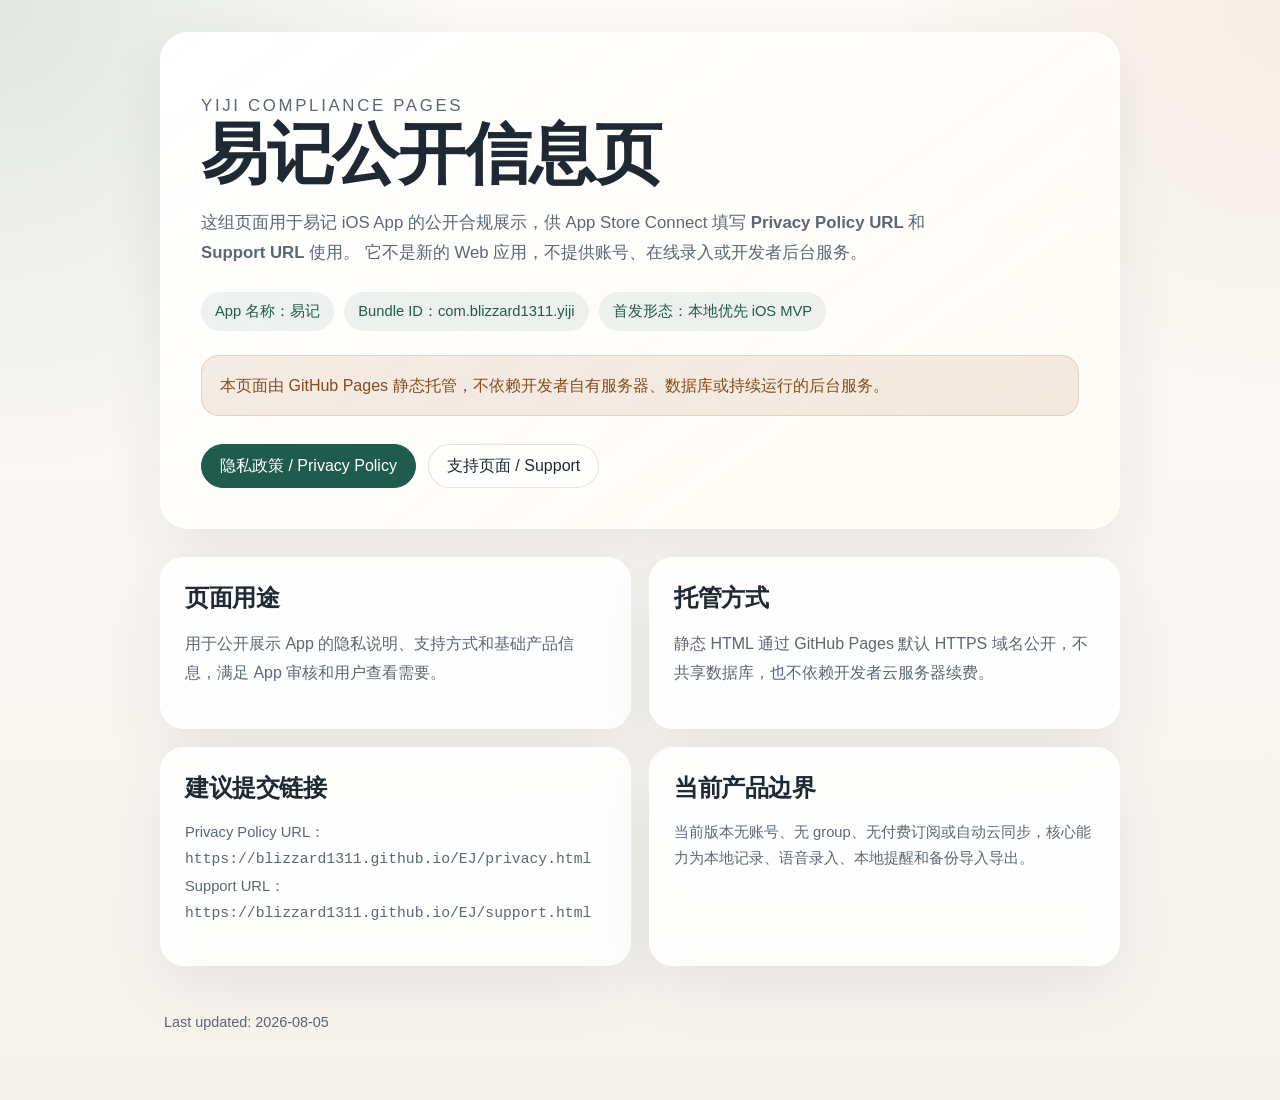
==== index.html @ 7fbd2b05 "Publish Yiji privacy and support pages" ====
<!DOCTYPE html>
<html lang="zh-CN">
<head>
  <meta charset="utf-8">
  <meta name="viewport" content="width=device-width, initial-scale=1">
  <title>易记 Yiji | 合规信息页</title>
  <link rel="stylesheet" href="./assets/styles.css">
</head>
<body>
  <main class="page">
    <section class="hero">
      <p class="eyebrow">Yiji Compliance Pages</p>
      <h1>易记公开信息页</h1>
      <p>
        这组页面用于易记 iOS App 的公开合规展示，供 App Store Connect 填写
        <strong>Privacy Policy URL</strong> 和 <strong>Support URL</strong> 使用。
        它不是新的 Web 应用，不提供账号、在线录入或开发者后台服务。
      </p>
      <div class="hero-meta">
        <span class="pill">App 名称：易记</span>
        <span class="pill">Bundle ID：com.blizzard1311.yiji</span>
        <span class="pill">首发形态：本地优先 iOS MVP</span>
      </div>
      <div class="banner">
        本页面由 GitHub Pages 静态托管，不依赖开发者自有服务器、数据库或持续运行的后台服务。
      </div>
      <nav class="nav" aria-label="Primary">
        <a class="primary" href="./privacy.html">隐私政策 / Privacy Policy</a>
        <a href="./support.html">支持页面 / Support</a>
      </nav>
    </section>

    <section class="grid">
      <article class="card span-6">
        <h2>页面用途</h2>
        <p>用于公开展示 App 的隐私说明、支持方式和基础产品信息，满足 App 审核和用户查看需要。</p>
      </article>
      <article class="card span-6">
        <h2>托管方式</h2>
        <p>静态 HTML 通过 GitHub Pages 默认 HTTPS 域名公开，不共享数据库，也不依赖开发者云服务器续费。</p>
      </article>
      <article class="card span-6">
        <h2>建议提交链接</h2>
        <p class="small">
          Privacy Policy URL：<code>https://blizzard1311.github.io/EJ/privacy.html</code><br>
          Support URL：<code>https://blizzard1311.github.io/EJ/support.html</code>
        </p>
      </article>
      <article class="card span-6">
        <h2>当前产品边界</h2>
        <p class="small">
          当前版本无账号、无 group、无付费订阅或自动云同步，核心能力为本地记录、语音录入、本地提醒和备份导入导出。
        </p>
      </article>
    </section>

    <footer class="footer">
      Last updated: 2026-08-05
    </footer>
  </main>
</body>
</html>
---- assets/styles.css ----
:root {
  color-scheme: light;
  --bg: #f6f3ee;
  --panel: rgba(255, 255, 255, 0.88);
  --panel-strong: #ffffff;
  --text: #1f2933;
  --muted: #5b6773;
  --line: rgba(31, 41, 51, 0.12);
  --brand: #1f5c4d;
  --brand-soft: rgba(31, 92, 77, 0.08);
  --warn: #8a4b16;
  --warn-bg: rgba(138, 75, 22, 0.1);
  --shadow: 0 20px 60px rgba(31, 41, 51, 0.08);
}

* {
  box-sizing: border-box;
}

html {
  scroll-behavior: smooth;
}

body {
  margin: 0;
  font-family: "PingFang SC", "SF Pro Text", "Helvetica Neue", sans-serif;
  color: var(--text);
  background:
    radial-gradient(circle at top left, rgba(31, 92, 77, 0.12), transparent 28%),
    radial-gradient(circle at top right, rgba(196, 156, 102, 0.14), transparent 24%),
    linear-gradient(180deg, #fcfaf7 0%, var(--bg) 100%);
}

a {
  color: var(--brand);
}

.page {
  width: min(960px, calc(100% - 32px));
  margin: 0 auto;
  padding: 32px 0 72px;
}

.hero {
  padding: 40px;
  border-radius: 28px;
  background: linear-gradient(145deg, rgba(255, 255, 255, 0.96), rgba(255, 251, 245, 0.9));
  border: 1px solid rgba(255, 255, 255, 0.75);
  box-shadow: var(--shadow);
}

.eyebrow {
  margin: 0 0 12px;
  font-size: 13px;
  letter-spacing: 0.16em;
  text-transform: uppercase;
  color: var(--muted);
}

.hero h1,
.section h2,
.section h3,
.card h2,
.card h3 {
  font-family: "Iowan Old Style", "Palatino Linotype", "Times New Roman", serif;
  letter-spacing: -0.02em;
}

.hero h1 {
  margin: 0;
  font-size: clamp(2.2rem, 6vw, 4.2rem);
  line-height: 1.02;
}

.hero p {
  margin: 18px 0 0;
  max-width: 760px;
  color: var(--muted);
  font-size: 1.05rem;
  line-height: 1.8;
}

.hero-meta {
  display: flex;
  flex-wrap: wrap;
  gap: 10px;
  margin-top: 24px;
}

.pill {
  display: inline-flex;
  align-items: center;
  padding: 10px 14px;
  border-radius: 999px;
  background: var(--brand-soft);
  color: var(--brand);
  font-size: 0.92rem;
}

.banner {
  margin-top: 24px;
  padding: 16px 18px;
  border-radius: 18px;
  background: var(--warn-bg);
  color: var(--warn);
  border: 1px solid rgba(138, 75, 22, 0.16);
  line-height: 1.7;
}

.nav {
  display: flex;
  flex-wrap: wrap;
  gap: 12px;
  margin: 28px 0 0;
}

.nav a,
.button-link {
  display: inline-flex;
  align-items: center;
  justify-content: center;
  min-height: 44px;
  padding: 0 18px;
  border-radius: 999px;
  border: 1px solid var(--line);
  background: rgba(255, 255, 255, 0.7);
  text-decoration: none;
  color: var(--text);
}

.nav a.primary,
.button-link.primary {
  background: var(--brand);
  color: #fff;
  border-color: var(--brand);
}

.grid {
  display: grid;
  grid-template-columns: repeat(12, minmax(0, 1fr));
  gap: 18px;
  margin-top: 28px;
}

.card {
  grid-column: span 12;
  padding: 24px;
  border-radius: 24px;
  background: var(--panel);
  border: 1px solid rgba(255, 255, 255, 0.8);
  box-shadow: var(--shadow);
  backdrop-filter: blur(12px);
}

.card h2,
.card h3,
.section h2,
.section h3 {
  margin: 0 0 12px;
}

.card p,
.section p,
.section li,
.card li {
  color: var(--muted);
  line-height: 1.8;
}

.card ul,
.section ul,
.section ol {
  margin: 0;
  padding-left: 20px;
}

.section {
  margin-top: 28px;
  padding: 28px;
  border-radius: 24px;
  background: var(--panel);
  border: 1px solid rgba(255, 255, 255, 0.8);
  box-shadow: var(--shadow);
}

.toc {
  display: flex;
  flex-wrap: wrap;
  gap: 10px;
  margin-top: 18px;
}

.toc a {
  padding: 8px 12px;
  border-radius: 999px;
  background: rgba(255, 255, 255, 0.72);
  border: 1px solid var(--line);
  text-decoration: none;
}

.split {
  display: grid;
  grid-template-columns: repeat(2, minmax(0, 1fr));
  gap: 18px;
}

.muted {
  color: var(--muted);
}

.small {
  font-size: 0.92rem;
}

.footer {
  margin-top: 32px;
  padding: 16px 4px 0;
  color: var(--muted);
  font-size: 0.9rem;
}

.language-tag {
  display: inline-block;
  margin-bottom: 14px;
  padding: 6px 10px;
  border-radius: 999px;
  background: rgba(31, 92, 77, 0.08);
  color: var(--brand);
  font-size: 0.86rem;
  letter-spacing: 0.06em;
  text-transform: uppercase;
}

@media (min-width: 760px) {
  .card.span-6 {
    grid-column: span 6;
  }
}

@media (max-width: 759px) {
  .hero {
    padding: 28px 22px;
  }

  .section,
  .card {
    padding: 22px;
  }

  .split {
    grid-template-columns: 1fr;
  }
}
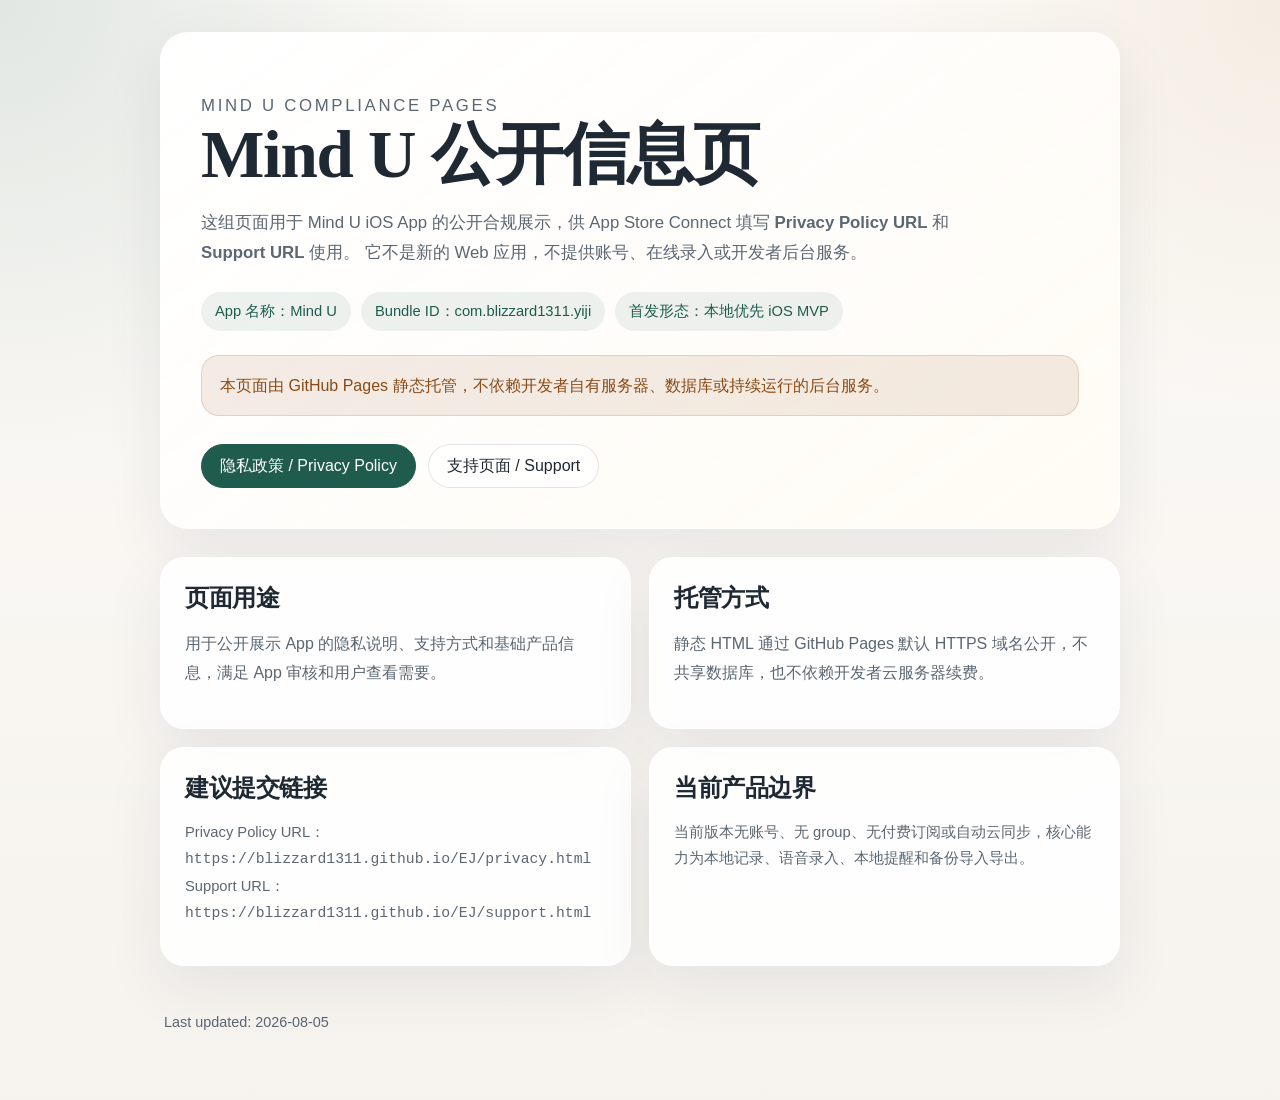
==== commit 6ad1c869: "Publish Mind U legal pages" ====
--- a/index.html
+++ b/index.html
@@ -3,21 +3,21 @@
 <head>
   <meta charset="utf-8">
   <meta name="viewport" content="width=device-width, initial-scale=1">
-  <title>易记 Yiji | 合规信息页</title>
+  <title>Mind U | 合规信息页</title>
   <link rel="stylesheet" href="./assets/styles.css">
 </head>
 <body>
   <main class="page">
     <section class="hero">
-      <p class="eyebrow">Yiji Compliance Pages</p>
-      <h1>易记公开信息页</h1>
+      <p class="eyebrow">Mind U Compliance Pages</p>
+      <h1>Mind U 公开信息页</h1>
       <p>
-        这组页面用于易记 iOS App 的公开合规展示，供 App Store Connect 填写
+        这组页面用于 Mind U iOS App 的公开合规展示，供 App Store Connect 填写
         <strong>Privacy Policy URL</strong> 和 <strong>Support URL</strong> 使用。
         它不是新的 Web 应用，不提供账号、在线录入或开发者后台服务。
       </p>
       <div class="hero-meta">
-        <span class="pill">App 名称：易记</span>
+        <span class="pill">App 名称：Mind U</span>
         <span class="pill">Bundle ID：com.blizzard1311.yiji</span>
         <span class="pill">首发形态：本地优先 iOS MVP</span>
       </div>
--- a/assets/styles.css
+++ b/assets/styles.css
@@ -231,6 +231,97 @@
   text-transform: uppercase;
 }
 
+body.simple-page {
+  background: #ffffff;
+}
+
+.simple-page .page {
+  width: min(820px, calc(100% - 40px));
+  padding: 32px 0 56px;
+}
+
+.doc-header {
+  padding: 0 0 18px;
+  border-bottom: 1px solid #d9d9d9;
+}
+
+.doc-header h1 {
+  margin: 0 0 8px;
+  font-size: clamp(1.8rem, 4vw, 2.4rem);
+  line-height: 1.2;
+  font-family: "PingFang SC", "SF Pro Display", "Helvetica Neue", sans-serif;
+  letter-spacing: 0;
+  color: #111111;
+}
+
+.doc-header p {
+  margin: 10px 0 0;
+  color: #111111;
+  line-height: 1.8;
+}
+
+.doc-meta {
+  margin-top: 14px;
+  color: #444444;
+  font-size: 0.95rem;
+}
+
+.doc-nav {
+  display: flex;
+  flex-wrap: wrap;
+  gap: 14px;
+  margin-top: 14px;
+}
+
+.doc-nav a {
+  text-decoration: none;
+  color: #111111;
+  border-bottom: 1px solid #111111;
+}
+
+.doc-section {
+  margin-top: 28px;
+}
+
+.doc-section h2 {
+  margin: 0 0 14px;
+  font-size: 1.3rem;
+  font-family: "PingFang SC", "SF Pro Display", "Helvetica Neue", sans-serif;
+  letter-spacing: 0;
+  color: #111111;
+}
+
+.doc-section h3 {
+  margin: 24px 0 10px;
+  font-size: 1.05rem;
+  color: #111111;
+}
+
+.doc-section p,
+.doc-section li {
+  color: #111111;
+  line-height: 1.8;
+}
+
+.doc-section ul,
+.doc-section ol {
+  margin: 0;
+  padding-left: 20px;
+}
+
+.doc-divider {
+  margin-top: 28px;
+  border-top: 1px solid #d9d9d9;
+}
+
+.doc-note {
+  margin-top: 14px;
+  padding: 14px 16px;
+  border: 1px solid #d9d9d9;
+  background: #ffffff;
+  color: #111111;
+}
+
 @media (min-width: 760px) {
   .card.span-6 {
     grid-column: span 6;
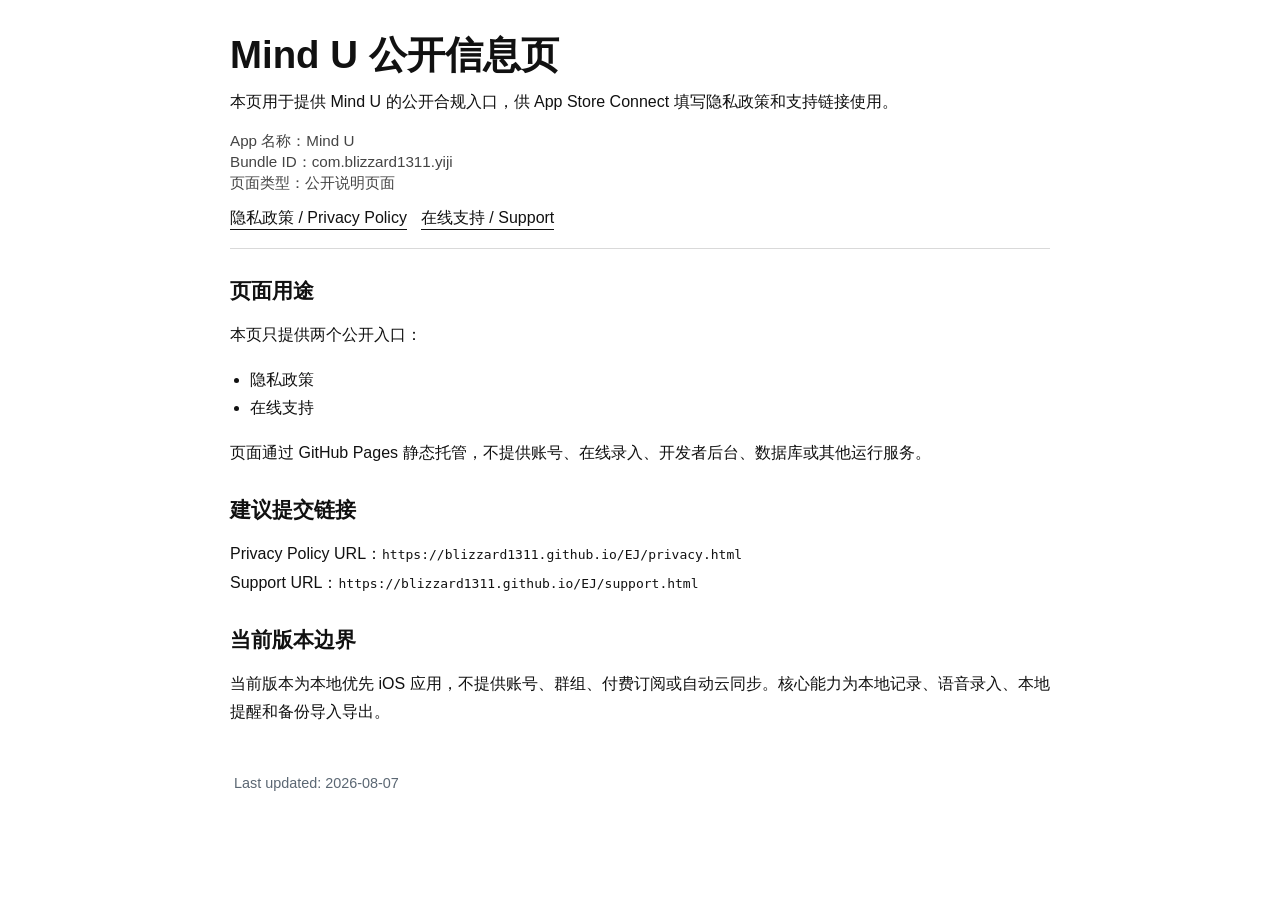
==== commit 21488846: "Simplify legal landing page" ====
--- a/index.html
+++ b/index.html
@@ -6,56 +6,47 @@
   <title>Mind U | 合规信息页</title>
   <link rel="stylesheet" href="./assets/styles.css">
 </head>
-<body>
+<body class="simple-page">
   <main class="page">
-    <section class="hero">
-      <p class="eyebrow">Mind U Compliance Pages</p>
+    <header class="doc-header">
       <h1>Mind U 公开信息页</h1>
-      <p>
-        这组页面用于 Mind U iOS App 的公开合规展示，供 App Store Connect 填写
-        <strong>Privacy Policy URL</strong> 和 <strong>Support URL</strong> 使用。
-        它不是新的 Web 应用，不提供账号、在线录入或开发者后台服务。
-      </p>
-      <div class="hero-meta">
-        <span class="pill">App 名称：Mind U</span>
-        <span class="pill">Bundle ID：com.blizzard1311.yiji</span>
-        <span class="pill">首发形态：本地优先 iOS MVP</span>
+      <p>本页用于提供 Mind U 的公开合规入口，供 App Store Connect 填写隐私政策和支持链接使用。</p>
+      <div class="doc-meta">
+        App 名称：Mind U<br>
+        Bundle ID：com.blizzard1311.yiji<br>
+        页面类型：公开说明页面
       </div>
-      <div class="banner">
-        本页面由 GitHub Pages 静态托管，不依赖开发者自有服务器、数据库或持续运行的后台服务。
-      </div>
-      <nav class="nav" aria-label="Primary">
-        <a class="primary" href="./privacy.html">隐私政策 / Privacy Policy</a>
-        <a href="./support.html">支持页面 / Support</a>
+      <nav class="doc-nav" aria-label="Primary">
+        <a href="./privacy.html">隐私政策 / Privacy Policy</a>
+        <a href="./support.html">在线支持 / Support</a>
       </nav>
+    </header>
+
+    <section class="doc-section">
+      <h2>页面用途</h2>
+      <p>本页只提供两个公开入口：</p>
+      <ul>
+        <li>隐私政策</li>
+        <li>在线支持</li>
+      </ul>
+      <p>页面通过 GitHub Pages 静态托管，不提供账号、在线录入、开发者后台、数据库或其他运行服务。</p>
     </section>
 
-    <section class="grid">
-      <article class="card span-6">
-        <h2>页面用途</h2>
-        <p>用于公开展示 App 的隐私说明、支持方式和基础产品信息，满足 App 审核和用户查看需要。</p>
-      </article>
-      <article class="card span-6">
-        <h2>托管方式</h2>
-        <p>静态 HTML 通过 GitHub Pages 默认 HTTPS 域名公开，不共享数据库，也不依赖开发者云服务器续费。</p>
-      </article>
-      <article class="card span-6">
-        <h2>建议提交链接</h2>
-        <p class="small">
-          Privacy Policy URL：<code>https://blizzard1311.github.io/EJ/privacy.html</code><br>
-          Support URL：<code>https://blizzard1311.github.io/EJ/support.html</code>
-        </p>
-      </article>
-      <article class="card span-6">
-        <h2>当前产品边界</h2>
-        <p class="small">
-          当前版本无账号、无 group、无付费订阅或自动云同步，核心能力为本地记录、语音录入、本地提醒和备份导入导出。
-        </p>
-      </article>
+    <section class="doc-section">
+      <h2>建议提交链接</h2>
+      <p>
+        Privacy Policy URL：<code>https://blizzard1311.github.io/EJ/privacy.html</code><br>
+        Support URL：<code>https://blizzard1311.github.io/EJ/support.html</code>
+      </p>
+    </section>
+
+    <section class="doc-section">
+      <h2>当前版本边界</h2>
+      <p>当前版本为本地优先 iOS 应用，不提供账号、群组、付费订阅或自动云同步。核心能力为本地记录、语音录入、本地提醒和备份导入导出。</p>
     </section>
 
     <footer class="footer">
-      Last updated: 2026-08-05
+      Last updated: 2026-08-07
     </footer>
   </main>
 </body>
